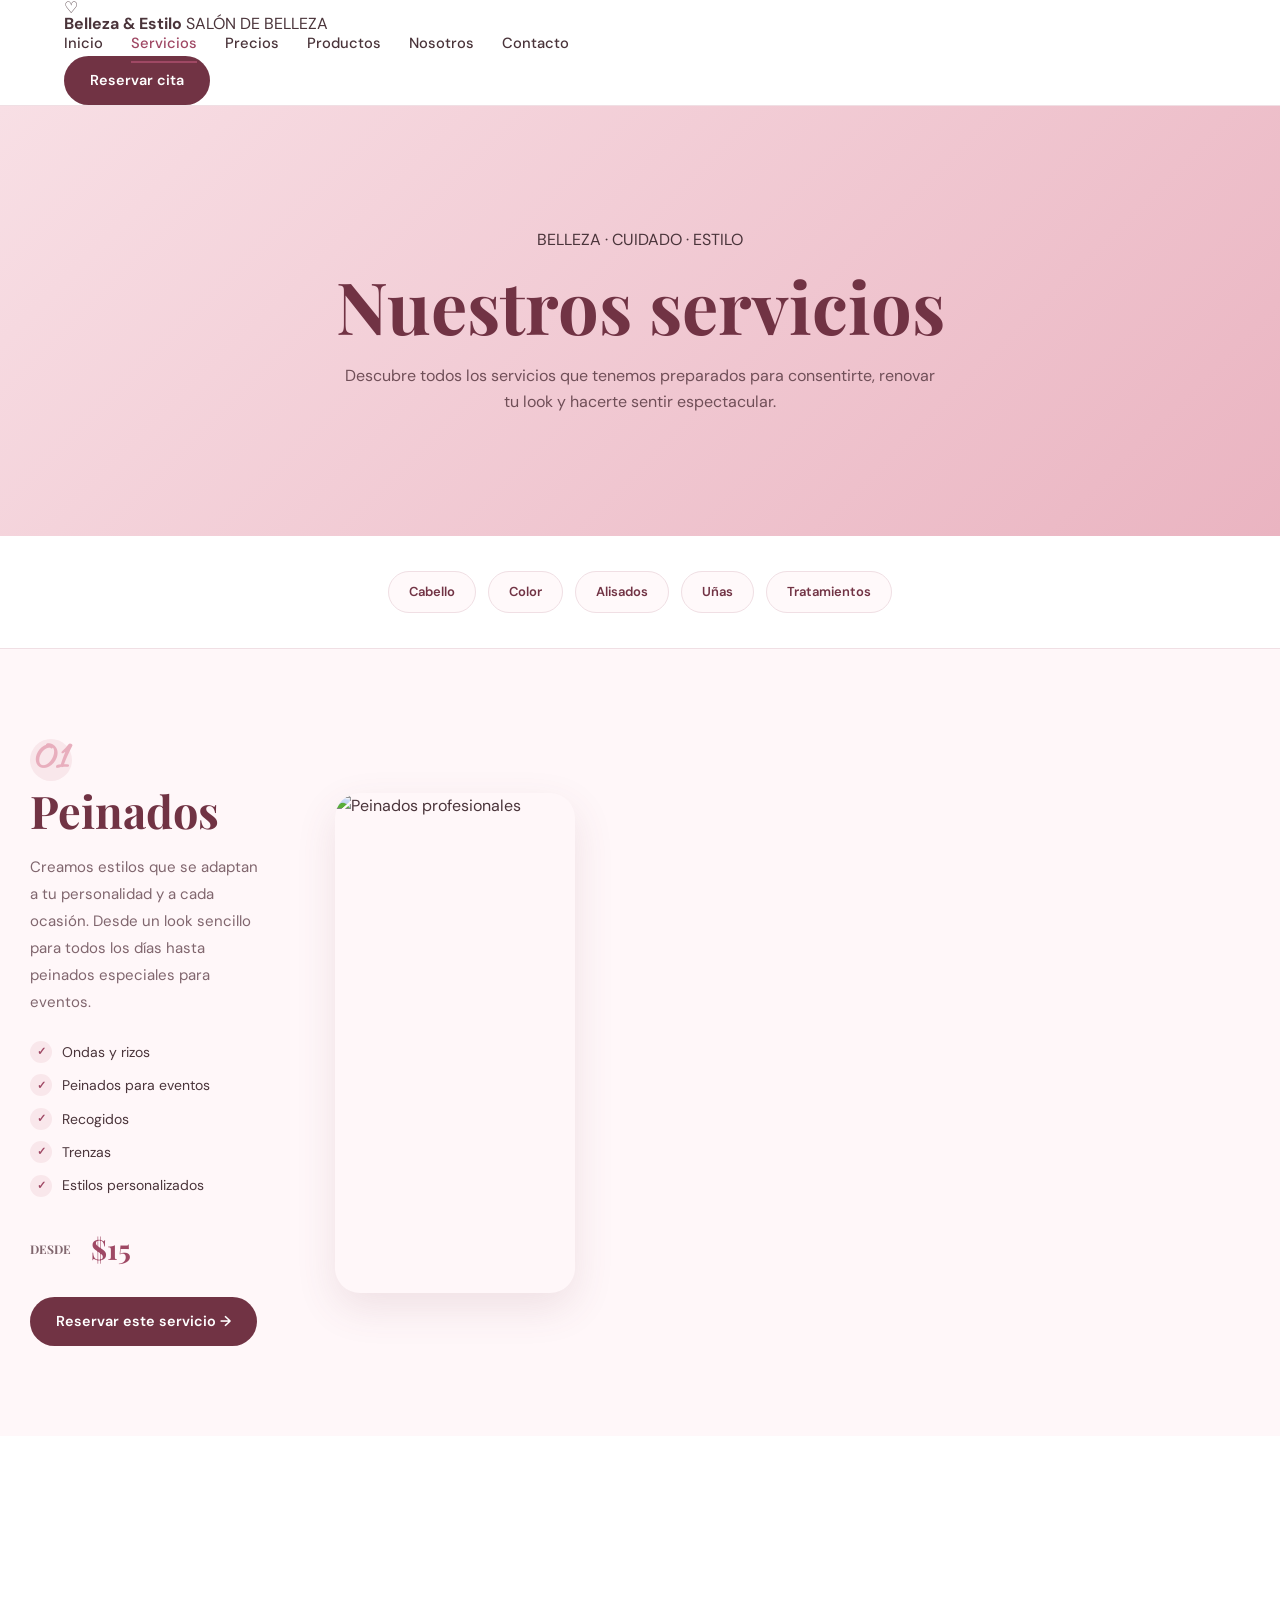
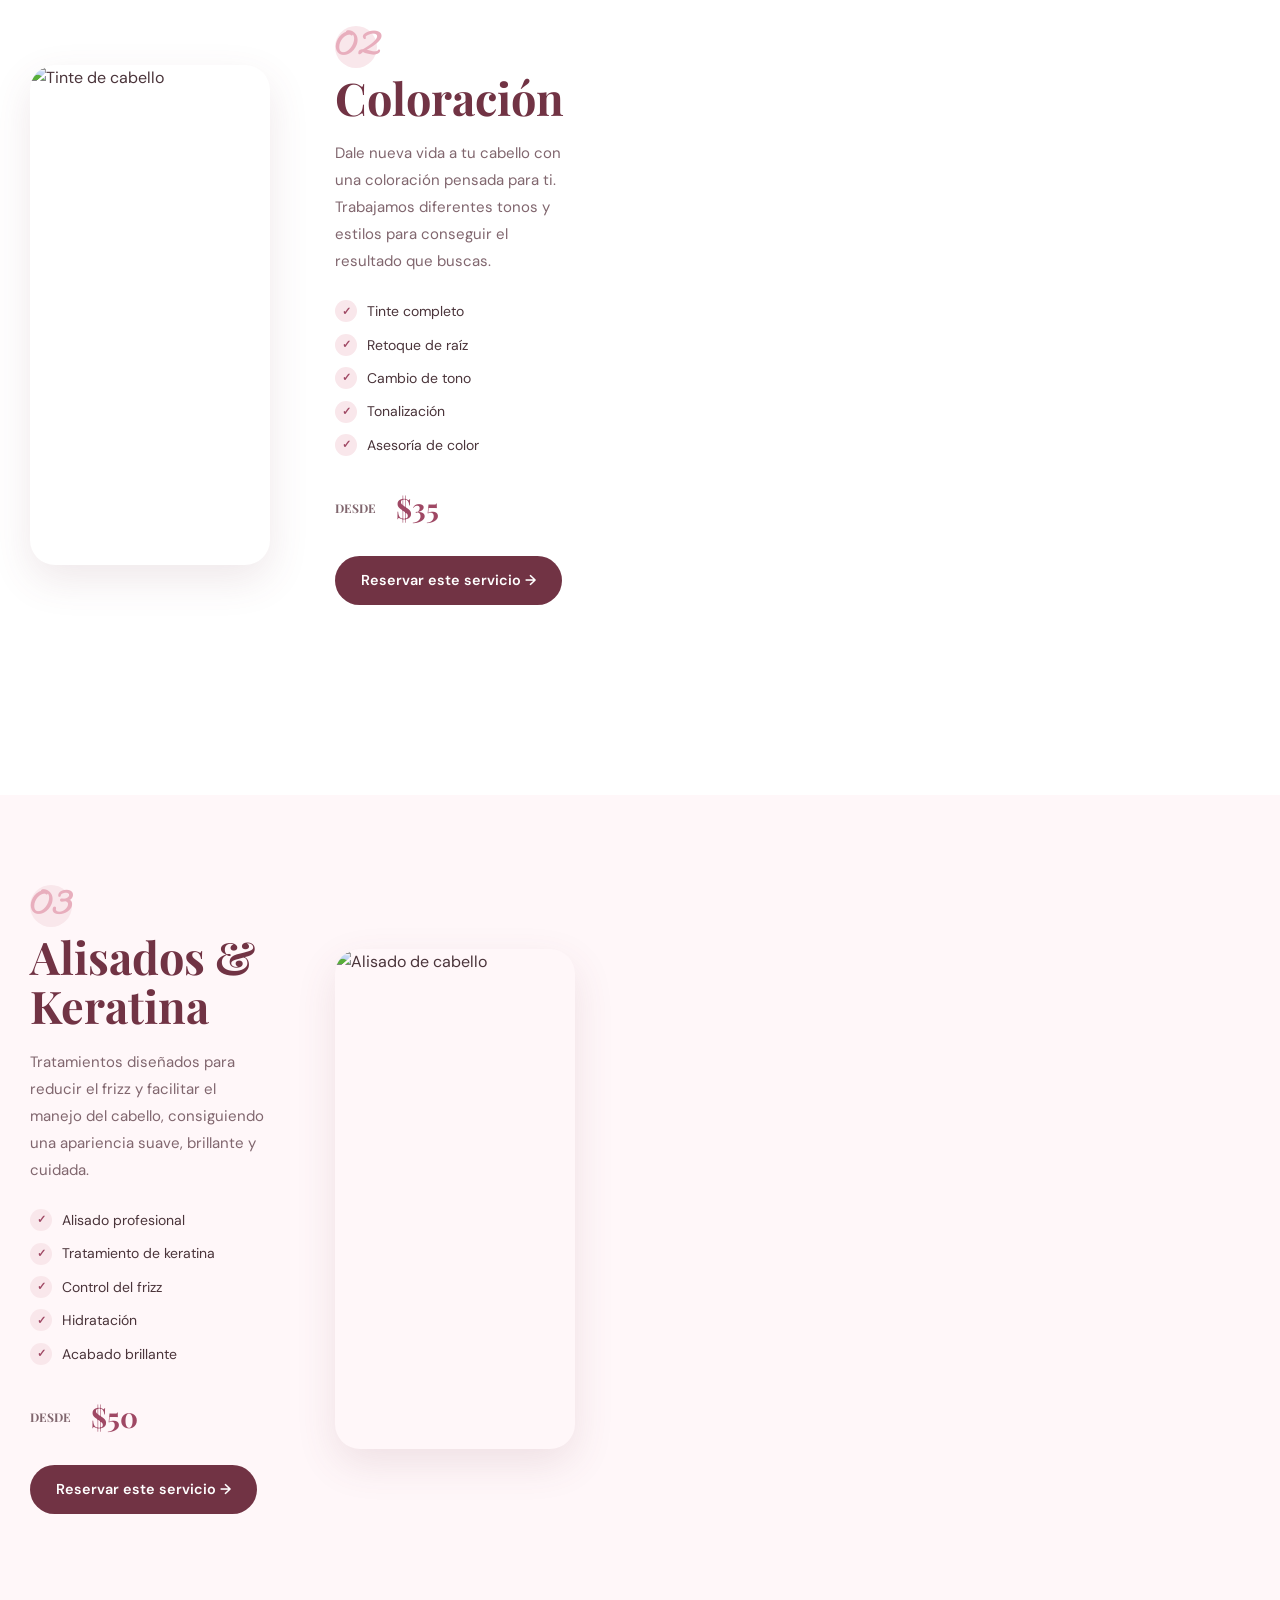
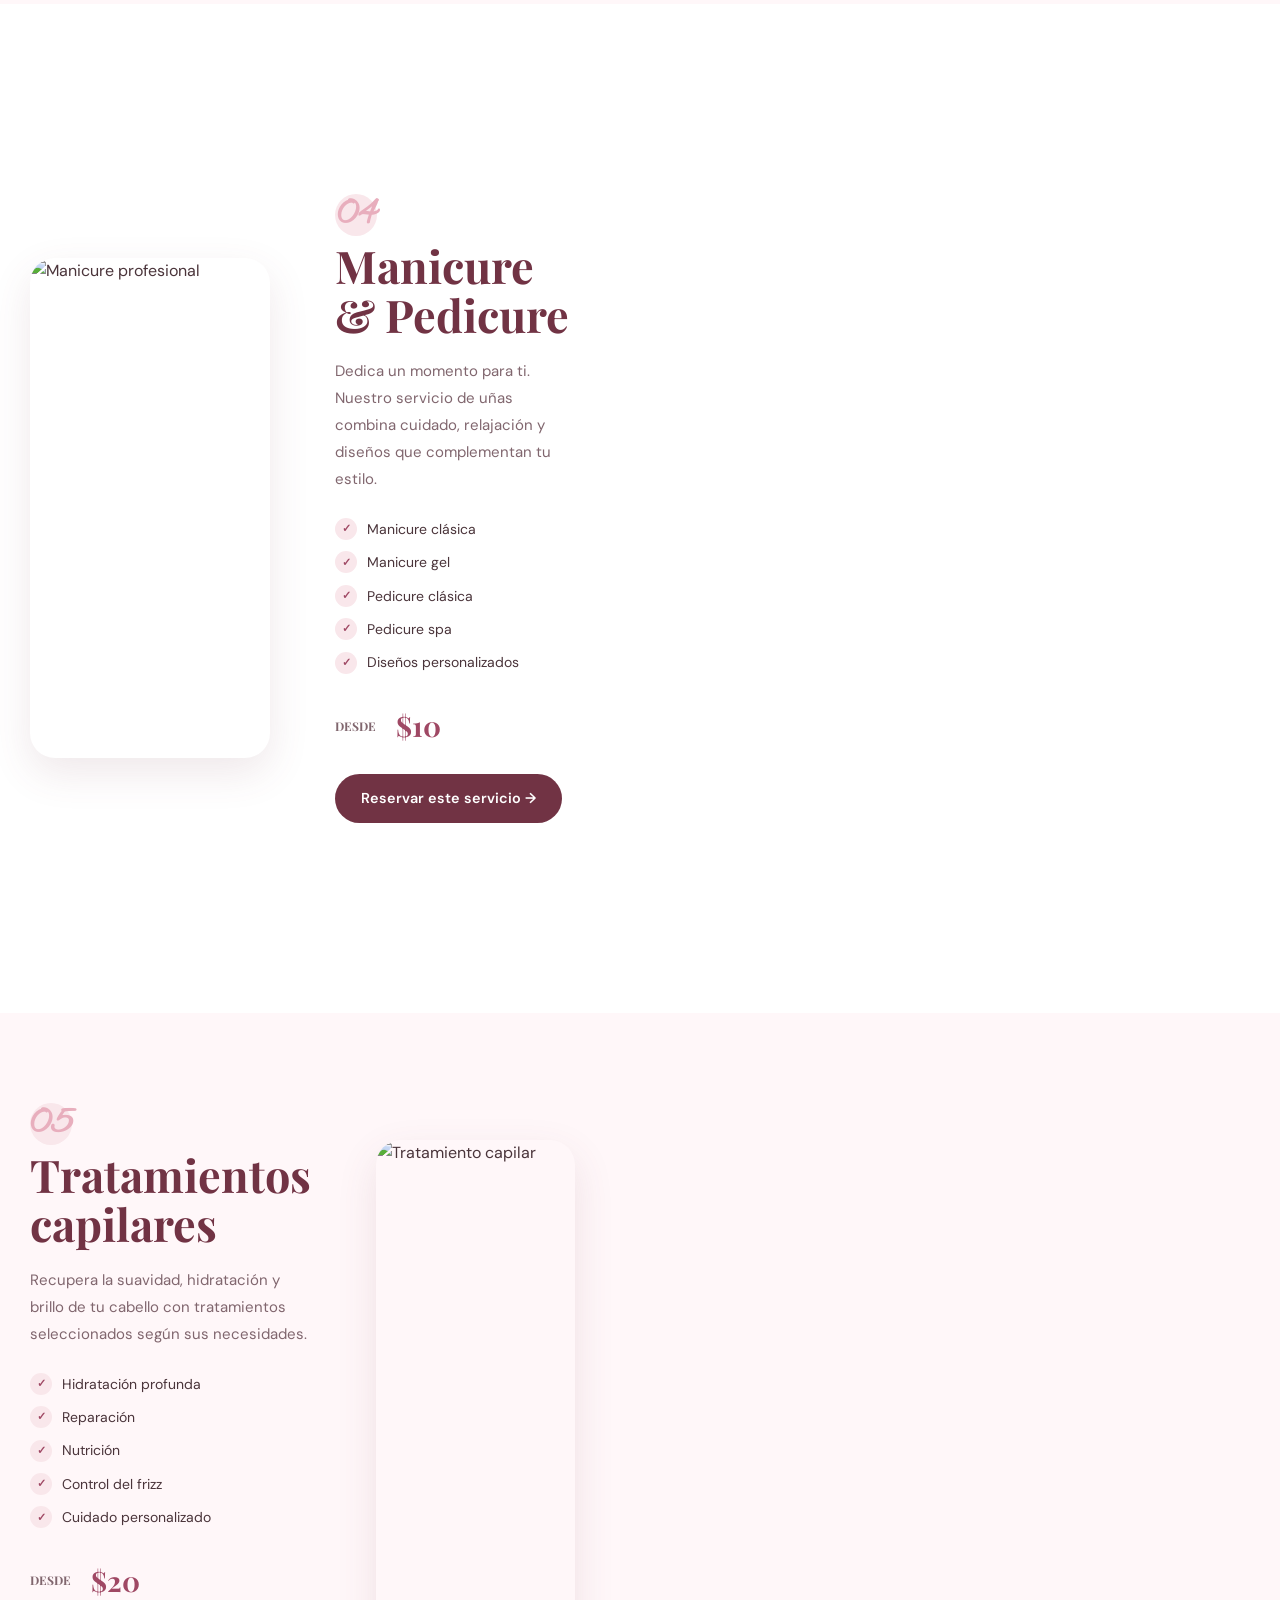
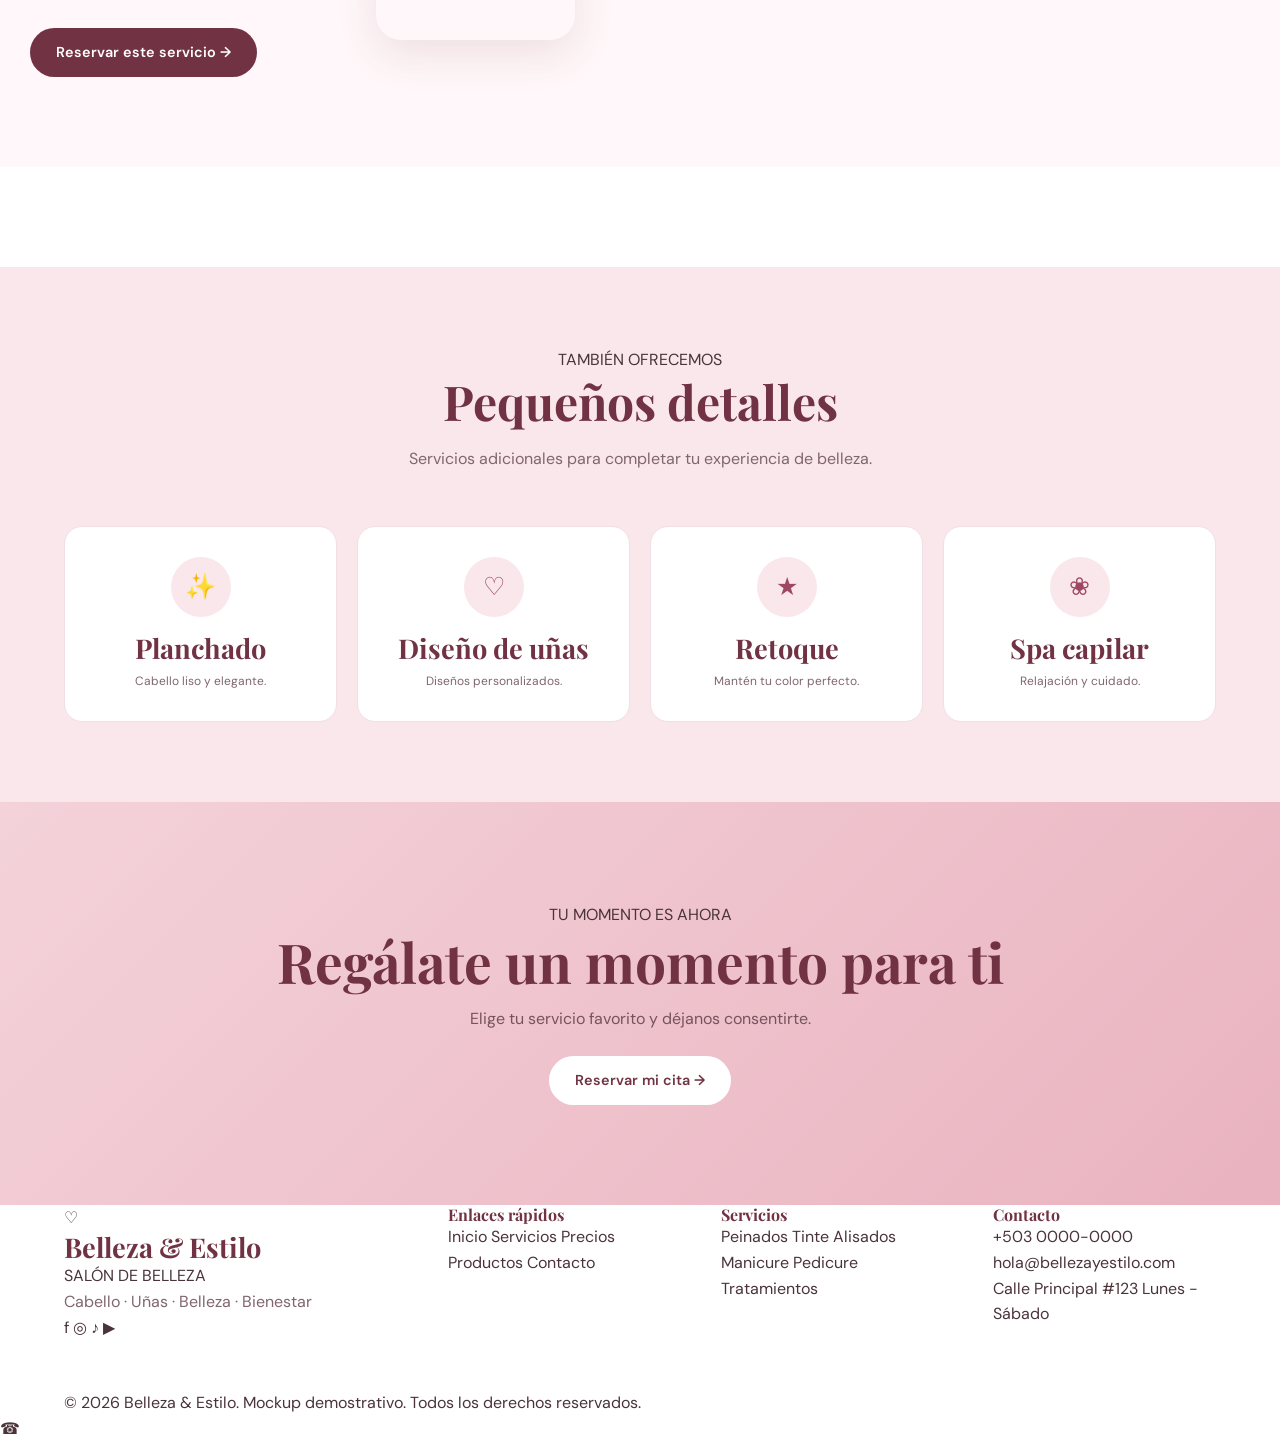
==== Servicios.html @ 96537668 "Pagina de servicios añadida" ====
<!DOCTYPE html>
<html lang="es">

<head>

    <meta charset="UTF-8">

    <meta
        name="viewport"
        content="width=device-width, initial-scale=1.0"
    >

    <meta
        name="description"
        content="Servicios de belleza, cabello y uñas."
    >

    <title>Servicios | Belleza & Estilo</title>


    <!-- GOOGLE FONTS -->

    <link rel="preconnect" href="https://fonts.googleapis.com">

    <link
        rel="preconnect"
        href="https://fonts.gstatic.com"
        crossorigin
    >

    <link
        href="https://fonts.googleapis.com/css2?family=DM+Sans:wght@400;500;600;700&family=Playfair+Display:wght@500;600;700&family=Allura&display=swap"
        rel="stylesheet"
    >


    <!-- CSS -->

    <link
        rel="stylesheet"
        href="servicio.css"
    >

    <style>

        /* =================================================
           ESTILOS ESPECÍFICOS DE SERVICIOS
        ================================================= */

        .page-hero {

            min-height: 430px;

            display: flex;

            align-items: center;

            justify-content: center;

            text-align: center;

            background:
                linear-gradient(
                    135deg,
                    #f8dfe5,
                    #eab4c1
                );

            padding: 80px 20px;

        }


        .page-hero-content {

            max-width: 750px;

        }


        .page-hero .eyebrow {

            display: block;

            margin-bottom: 15px;

        }


        .page-hero h1 {

            font-family:
                "Playfair Display",
                serif;

            font-size:
                clamp(45px, 7vw, 72px);

            line-height: 1.05;

            color: var(--vino);

            margin-bottom: 20px;

        }


        .page-hero p {

            max-width: 600px;

            margin: 0 auto;

            color: #704f58;

            font-size: 16px;

        }


        /* CATEGORÍAS */

        .service-categories {

            background: white;

            padding: 35px 0;

            border-bottom:
                1px solid var(--borde);

        }


        .category-list {

            display: flex;

            justify-content: center;

            align-items: center;

            flex-wrap: wrap;

            gap: 12px;

        }


        .category-list a {

            padding:
                10px 20px;

            border-radius: 50px;

            border:
                1px solid var(--borde);

            color: var(--vino);

            background:
                var(--crema);

            font-size: 13px;

            font-weight: 600;

            transition: .25s;

        }


        .category-list a:hover {

            background:
                var(--rosa-oscuro);

            color: white;

        }


        /* SERVICIO DETALLADO */

        .service-detail {

            padding: 90px 0;

            background: white;

        }


        .service-detail:nth-child(even) {

            background:
                #fff7f9;

        }


        .service-detail-grid {

            display: grid;

            grid-template-columns:
                1fr 1fr;

            gap: 65px;

            align-items: center;

        }


        .service-detail:nth-child(even)
        .service-detail-image {

            order: 2;

        }


        .service-detail-image {

            height: 500px;

            overflow: hidden;

            border-radius: 25px;

            box-shadow:
                0 15px 40px
                rgba(126, 68, 84, .12);

        }


        .service-detail-image img {

            width: 100%;

            height: 100%;

            object-fit: cover;

            transition: .5s;

        }


        .service-detail-image:hover img {

            transform: scale(1.04);

        }


        .service-number {

            font-family:
                "Allura",
                cursive;

            font-size: 40px;

            color: var(--rosa);

            margin-bottom: 5px;

        }


        .service-detail-content h2 {

            font-family:
                "Playfair Display",
                serif;

            color: var(--vino);

            font-size: 45px;

            line-height: 1.1;

            margin-bottom: 18px;

        }


        .service-detail-content > p {

            color: var(--texto-suave);

            font-size: 15px;

            line-height: 1.8;

            margin-bottom: 25px;

        }


        .service-features {

            list-style: none;

            margin-bottom: 30px;

        }


        .service-features li {

            display: flex;

            align-items: center;

            gap: 10px;

            color: var(--texto);

            font-size: 14px;

            margin-bottom: 11px;

        }


        .service-features li::before {

            content: "✓";

            width: 22px;

            height: 22px;

            display: grid;

            place-items: center;

            border-radius: 50%;

            background:
                var(--rosa-claro);

            color:
                var(--rosa-oscuro);

            font-size: 11px;

            font-weight: bold;

        }


        .service-price {

            display: flex;

            align-items: center;

            gap: 20px;

            margin-bottom: 25px;

        }


        .service-price span {

            color:
                var(--texto-suave);

            font-size: 12px;

        }


        .service-price strong {

            font-family:
                "Playfair Display",
                serif;

            color:
                var(--rosa-oscuro);

            font-size: 28px;

        }


        /* MINI SERVICIOS */

        .mini-services {

            background:
                var(--rosa-claro);

            padding: 80px 0;

        }


        .mini-services-grid {

            display: grid;

            grid-template-columns:
                repeat(4, 1fr);

            gap: 20px;

        }


        .mini-service {

            background: white;

            padding: 30px 20px;

            text-align: center;

            border-radius: 18px;

            border:
                1px solid var(--borde);

        }


        .mini-service-icon {

            width: 60px;

            height: 60px;

            display: grid;

            place-items: center;

            margin:
                0 auto 15px;

            border-radius: 50%;

            background:
                var(--rosa-claro);

            color:
                var(--rosa-oscuro);

            font-size: 25px;

        }


        .mini-service h3 {

            font-family:
                "Playfair Display",
                serif;

            color: var(--vino);

            margin-bottom: 7px;

        }


        .mini-service p {

            font-size: 12px;

            color:
                var(--texto-suave);

        }


        /* CTA */

        .services-cta {

            padding: 100px 20px;

            text-align: center;

            background:
                linear-gradient(
                    135deg,
                    #f4d2da,
                    #e9b3bf
                );

        }


        .services-cta h2 {

            font-family:
                "Playfair Display",
                serif;

            color:
                var(--vino);

            font-size:
                clamp(38px, 5vw, 55px);

            margin-bottom: 12px;

        }


        .services-cta p {

            color:
                #76535d;

            margin-bottom: 25px;

        }


        /* RESPONSIVE */

        @media (max-width: 850px) {

            .service-detail-grid {

                grid-template-columns: 1fr;

                gap: 35px;

            }


            .service-detail:nth-child(even)
            .service-detail-image {

                order: 0;

            }


            .service-detail-image {

                height: 400px;

            }


            .mini-services-grid {

                grid-template-columns:
                    repeat(2, 1fr);

            }

        }


        @media (max-width: 550px) {

            .page-hero {

                min-height: 360px;

            }


            .service-detail {

                padding: 65px 0;

            }


            .service-detail-content h2 {

                font-size: 37px;

            }


            .service-detail-image {

                height: 330px;

            }


            .mini-services-grid {

                grid-template-columns: 1fr;

            }

        }

    </style>

</head>


<body>


    <!-- =================================================
         HEADER
    ================================================== -->

    <header class="header">

        <div class="container navbar">


            <!-- LOGO -->

            <a
                href="index.html"
                class="logo"
            >

                <div class="logo-symbol">
                    ♡
                </div>

                <div class="logo-text">

                    <strong>
                        Belleza & Estilo
                    </strong>

                    <span>
                        SALÓN DE BELLEZA
                    </span>

                </div>

            </a>


            <!-- NAV -->

            <nav class="nav">

                <a href="index.html">
                    Inicio
                </a>

                <a
                    href="servicios.html"
                    class="active"
                >
                    Servicios
                </a>

                <a href="index.html#precios">
                    Precios
                </a>

                <a href="index.html#productos">
                    Productos
                </a>

                <a href="index.html#nosotros">
                    Nosotros
                </a>

                <a href="index.html#contacto">
                    Contacto
                </a>

            </nav>


            <a
                href="index.html#contacto"
                class="btn btn-primary"
            >
                Reservar cita
            </a>


            <button
                class="menu-toggle"
                aria-label="Abrir menú"
            >
                ☰
            </button>

        </div>

    </header>



    <!-- =================================================
         HERO DE LA PÁGINA
    ================================================== -->

    <section class="page-hero">

        <div class="page-hero-content">

            <span class="eyebrow">
                BELLEZA · CUIDADO · ESTILO
            </span>

            <h1>
                Nuestros servicios
            </h1>

            <p>
                Descubre todos los servicios que tenemos
                preparados para consentirte, renovar tu look
                y hacerte sentir espectacular.
            </p>

        </div>

    </section>



    <!-- =================================================
         CATEGORÍAS
    ================================================== -->

    <div class="service-categories">

        <div class="container">

            <div class="category-list">

                <a href="#cabello">
                    Cabello
                </a>

                <a href="#color">
                    Color
                </a>

                <a href="#alisados">
                    Alisados
                </a>

                <a href="#unas">
                    Uñas
                </a>

                <a href="#tratamientos">
                    Tratamientos
                </a>

            </div>

        </div>

    </div>



    <!-- =================================================
         CABELLO
    ================================================== -->

    <section
        class="service-detail"
        id="cabello"
    >

        <div class="container">

            <div class="service-detail-grid">


                <div class="service-detail-image">

                    <img
                        src="images/peinados.jpg"
                        alt="Peinados profesionales"
                    >

                </div>


                <div class="service-detail-content">

                    <div class="service-number">
                        01
                    </div>

                    <h2>
                        Peinados
                    </h2>

                    <p>
                        Creamos estilos que se adaptan
                        a tu personalidad y a cada ocasión.
                        Desde un look sencillo para todos
                        los días hasta peinados especiales
                        para eventos.
                    </p>


                    <ul class="service-features">

                        <li>
                            Ondas y rizos
                        </li>

                        <li>
                            Peinados para eventos
                        </li>

                        <li>
                            Recogidos
                        </li>

                        <li>
                            Trenzas
                        </li>

                        <li>
                            Estilos personalizados
                        </li>

                    </ul>


                    <div class="service-price">

                        <span>
                            DESDE
                        </span>

                        <strong>
                            $15
                        </strong>

                    </div>


                    <a
                        href="index.html#contacto"
                        class="btn btn-primary"
                    >
                        Reservar este servicio →
                    </a>

                </div>

            </div>

        </div>

    </section>



    <!-- =================================================
         COLOR
    ================================================== -->

    <section
        class="service-detail"
        id="color"
    >

        <div class="container">

            <div class="service-detail-grid">


                <div class="service-detail-image">

                    <img
                        src="images/tinte.jpg"
                        alt="Tinte de cabello"
                    >

                </div>


                <div class="service-detail-content">

                    <div class="service-number">
                        02
                    </div>

                    <h2>
                        Coloración
                    </h2>

                    <p>
                        Dale nueva vida a tu cabello con
                        una coloración pensada para ti.
                        Trabajamos diferentes tonos y estilos
                        para conseguir el resultado que buscas.
                    </p>


                    <ul class="service-features">

                        <li>
                            Tinte completo
                        </li>

                        <li>
                            Retoque de raíz
                        </li>

                        <li>
                            Cambio de tono
                        </li>

                        <li>
                            Tonalización
                        </li>

                        <li>
                            Asesoría de color
                        </li>

                    </ul>


                    <div class="service-price">

                        <span>
                            DESDE
                        </span>

                        <strong>
                            $35
                        </strong>

                    </div>


                    <a
                        href="index.html#contacto"
                        class="btn btn-primary"
                    >
                        Reservar este servicio →
                    </a>

                </div>

            </div>

        </div>

    </section>



    <!-- =================================================
         ALISADOS
    ================================================== -->

    <section
        class="service-detail"
        id="alisados"
    >

        <div class="container">

            <div class="service-detail-grid">


                <div class="service-detail-image">

                    <img
                        src="images/alisado.jpg"
                        alt="Alisado de cabello"
                    >

                </div>


                <div class="service-detail-content">

                    <div class="service-number">
                        03
                    </div>

                    <h2>
                        Alisados & Keratina
                    </h2>

                    <p>
                        Tratamientos diseñados para reducir
                        el frizz y facilitar el manejo del
                        cabello, consiguiendo una apariencia
                        suave, brillante y cuidada.
                    </p>


                    <ul class="service-features">

                        <li>
                            Alisado profesional
                        </li>

                        <li>
                            Tratamiento de keratina
                        </li>

                        <li>
                            Control del frizz
                        </li>

                        <li>
                            Hidratación
                        </li>

                        <li>
                            Acabado brillante
                        </li>

                    </ul>


                    <div class="service-price">

                        <span>
                            DESDE
                        </span>

                        <strong>
                            $50
                        </strong>

                    </div>


                    <a
                        href="index.html#contacto"
                        class="btn btn-primary"
                    >
                        Reservar este servicio →
                    </a>

                </div>

            </div>

        </div>

    </section>



    <!-- =================================================
         UÑAS
    ================================================== -->

    <section
        class="service-detail"
        id="unas"
    >

        <div class="container">

            <div class="service-detail-grid">


                <div class="service-detail-image">

                    <img
                        src="images/manicure.jpg"
                        alt="Manicure profesional"
                    >

                </div>


                <div class="service-detail-content">

                    <div class="service-number">
                        04
                    </div>

                    <h2>
                        Manicure & Pedicure
                    </h2>

                    <p>
                        Dedica un momento para ti. Nuestro
                        servicio de uñas combina cuidado,
                        relajación y diseños que complementan
                        tu estilo.
                    </p>


                    <ul class="service-features">

                        <li>
                            Manicure clásica
                        </li>

                        <li>
                            Manicure gel
                        </li>

                        <li>
                            Pedicure clásica
                        </li>

                        <li>
                            Pedicure spa
                        </li>

                        <li>
                            Diseños personalizados
                        </li>

                    </ul>


                    <div class="service-price">

                        <span>
                            DESDE
                        </span>

                        <strong>
                            $10
                        </strong>

                    </div>


                    <a
                        href="index.html#contacto"
                        class="btn btn-primary"
                    >
                        Reservar este servicio →
                    </a>

                </div>

            </div>

        </div>

    </section>



    <!-- =================================================
         TRATAMIENTOS
    ================================================== -->

    <section
        class="service-detail"
        id="tratamientos"
    >

        <div class="container">

            <div class="service-detail-grid">


                <div class="service-detail-image">

                    <img
                        src="images/tratamiento.jpg"
                        alt="Tratamiento capilar"
                    >

                </div>


                <div class="service-detail-content">

                    <div class="service-number">
                        05
                    </div>

                    <h2>
                        Tratamientos capilares
                    </h2>

                    <p>
                        Recupera la suavidad, hidratación y
                        brillo de tu cabello con tratamientos
                        seleccionados según sus necesidades.
                    </p>


                    <ul class="service-features">

                        <li>
                            Hidratación profunda
                        </li>

                        <li>
                            Reparación
                        </li>

                        <li>
                            Nutrición
                        </li>

                        <li>
                            Control del frizz
                        </li>

                        <li>
                            Cuidado personalizado
                        </li>

                    </ul>


                    <div class="service-price">

                        <span>
                            DESDE
                        </span>

                        <strong>
                            $20
                        </strong>

                    </div>


                    <a
                        href="index.html#contacto"
                        class="btn btn-primary"
                    >
                        Reservar este servicio →
                    </a>

                </div>

            </div>

        </div>

    </section>



    <!-- =================================================
         SERVICIOS RÁPIDOS
    ================================================== -->

    <section class="mini-services">

        <div class="container">


            <div class="section-header">

                <span>
                    TAMBIÉN OFRECEMOS
                </span>

                <h2>
                    Pequeños detalles
                </h2>

                <p>
                    Servicios adicionales para completar
                    tu experiencia de belleza.
                </p>

            </div>


            <div class="mini-services-grid">


                <div class="mini-service">

                    <div class="mini-service-icon">
                        ✨
                    </div>

                    <h3>
                        Planchado
                    </h3>

                    <p>
                        Cabello liso y elegante.
                    </p>

                </div>


                <div class="mini-service">

                    <div class="mini-service-icon">
                        ♡
                    </div>

                    <h3>
                        Diseño de uñas
                    </h3>

                    <p>
                        Diseños personalizados.
                    </p>

                </div>


                <div class="mini-service">

                    <div class="mini-service-icon">
                        ★
                    </div>

                    <h3>
                        Retoque
                    </h3>

                    <p>
                        Mantén tu color perfecto.
                    </p>

                </div>


                <div class="mini-service">

                    <div class="mini-service-icon">
                        ❀
                    </div>

                    <h3>
                        Spa capilar
                    </h3>

                    <p>
                        Relajación y cuidado.
                    </p>

                </div>

            </div>

        </div>

    </section>



    <!-- =================================================
         CTA
    ================================================== -->

    <section class="services-cta">

        <div class="container">

            <span class="eyebrow">
                TU MOMENTO ES AHORA
            </span>

            <h2>
                Regálate un momento para ti
            </h2>

            <p>
                Elige tu servicio favorito y déjanos
                consentirte.
            </p>

            <a
                href="index.html#contacto"
                class="btn btn-primary"
            >
                Reservar mi cita →
            </a>

        </div>

    </section>



    <!-- =================================================
         FOOTER
    ================================================== -->

    <footer>

        <div class="container">

            <div class="footer-grid">


                <div class="footer-brand">

                    <div class="footer-logo">
                        ♡
                    </div>

                    <h3>
                        Belleza & Estilo
                    </h3>

                    <span>
                        SALÓN DE BELLEZA
                    </span>

                    <p>
                        Cabello · Uñas · Belleza · Bienestar
                    </p>


                    <div class="social">

                        <a href="#">
                            f
                        </a>

                        <a href="#">
                            ◎
                        </a>

                        <a href="#">
                            ♪
                        </a>

                        <a href="#">
                            ▶
                        </a>

                    </div>

                </div>



                <div class="footer-column">

                    <h4>
                        Enlaces rápidos
                    </h4>

                    <a href="index.html">
                        Inicio
                    </a>

                    <a href="servicios.html">
                        Servicios
                    </a>

                    <a href="index.html#precios">
                        Precios
                    </a>

                    <a href="index.html#productos">
                        Productos
                    </a>

                    <a href="index.html#contacto">
                        Contacto
                    </a>

                </div>



                <div class="footer-column">

                    <h4>
                        Servicios
                    </h4>

                    <a href="#cabello">
                        Peinados
                    </a>

                    <a href="#color">
                        Tinte
                    </a>

                    <a href="#alisados">
                        Alisados
                    </a>

                    <a href="#unas">
                        Manicure
                    </a>

                    <a href="#unas">
                        Pedicure
                    </a>

                    <a href="#tratamientos">
                        Tratamientos
                    </a>

                </div>



                <div class="footer-column">

                    <h4>
                        Contacto
                    </h4>

                    <a href="#">
                        +503 0000-0000
                    </a>

                    <a href="#">
                        hola@bellezayestilo.com
                    </a>

                    <a href="#">
                        Calle Principal #123
                    </a>

                    <a href="#">
                        Lunes - Sábado
                    </a>

                </div>

            </div>


            <div class="copyright">

                © 2026 Belleza & Estilo.
                Mockup demostrativo.
                Todos los derechos reservados.

            </div>

        </div>

    </footer>



    <!-- WHATSAPP -->

    <a
        href="#"
        class="whatsapp"
        aria-label="WhatsApp"
    >
        ☎
    </a>



    <!-- JAVASCRIPT -->

    <script>

        const menuToggle =
            document.querySelector(".menu-toggle");

        const nav =
            document.querySelector(".nav");


        menuToggle.addEventListener(
            "click",
            () => {

                nav.classList.toggle("active");

            }
        );


        document
            .querySelectorAll(".nav a")
            .forEach(link => {

                link.addEventListener(
                    "click",
                    () => {

                        nav.classList.remove("active");

                    }
                );

            });

    </script>


</body>

</html>
---- servicio.css ----
/* =========================================================
   SERVICIOS - SALÓN DE BELLEZA
   Estilos completos para servicios.html
   ========================================================= */


/* =========================================================
   1. VARIABLES Y CONFIGURACIÓN GENERAL
   ========================================================= */

:root {
    --rosa-claro: #f9e7eb;
    --rosa: #e8aebd;
    --rosa-medio: #c96f89;
    --rosa-oscuro: #9f4864;
    --vino: #713344;

    --texto: #4a343a;
    --texto-suave: #80666e;

    --blanco: #ffffff;
    --crema: #fff9fa;
    --borde: #f0dfe4;

    --sombra: 0 10px 30px rgba(113, 51, 68, 0.10);
    --sombra-hover: 0 15px 35px rgba(113, 51, 68, 0.16);

    --radio: 18px;
    --transicion: all 0.3s ease;
}


/* =========================================================
   2. RESET
   ========================================================= */

* {
    margin: 0;
    padding: 0;
    box-sizing: border-box;
}

html {
    scroll-behavior: smooth;
}

body {
    font-family: "DM Sans", sans-serif;
    color: var(--texto);
    background-color: var(--blanco);
    line-height: 1.6;
}

img {
    display: block;
    width: 100%;
    max-width: 100%;
}

a {
    text-decoration: none;
    color: inherit;
}

button,
input,
textarea,
select {
    font-family: inherit;
}

ul {
    list-style: none;
}


/* =========================================================
   3. CONTENEDOR
   ========================================================= */

.container {
    width: min(1180px, 90%);
    margin: 0 auto;
}


/* =========================================================
   4. TIPOGRAFÍA
   ========================================================= */

h1,
h2,
h3,
h4 {
    font-family: "Playfair Display", serif;
    color: var(--vino);
    line-height: 1.2;
}

h1 {
    font-size: clamp(2.5rem, 5vw, 4.5rem);
}

h2 {
    font-size: clamp(2rem, 4vw, 3rem);
}

h3 {
    font-size: 1.7rem;
}

p {
    color: var(--texto-suave);
}

.text-center {
    text-align: center;
}


/* =========================================================
   5. HEADER
   ========================================================= */

.header {
    position: sticky;
    top: 0;
    z-index: 1000;
    background-color: rgba(255, 255, 255, 0.96);
    border-bottom: 1px solid var(--borde);
    backdrop-filter: blur(10px);
}

.header-container {
    min-height: 78px;
    display: flex;
    align-items: center;
    justify-content: space-between;
    gap: 30px;
}


/* Logo */

.logo {
    display: flex;
    flex-direction: column;
    line-height: 1;
}

.logo-principal {
    font-family: "Playfair Display", serif;
    font-size: 1.55rem;
    font-weight: 700;
    color: var(--vino);
}

.logo-subtitulo {
    margin-top: 4px;
    font-family: "Allura", cursive;
    font-size: 1.15rem;
    color: var(--rosa-oscuro);
}


/* Navegación */

.nav {
    display: flex;
    align-items: center;
    gap: 28px;
}

.nav a {
    position: relative;
    font-size: 0.92rem;
    font-weight: 500;
    color: var(--texto);
    transition: var(--transicion);
}

.nav a::after {
    content: "";
    position: absolute;
    left: 0;
    bottom: -7px;
    width: 0;
    height: 2px;
    background-color: var(--rosa-oscuro);
    transition: var(--transicion);
}

.nav a:hover,
.nav a.active {
    color: var(--rosa-oscuro);
}

.nav a:hover::after,
.nav a.active::after {
    width: 100%;
}


/* Botón menú móvil */

.menu-toggle {
    display: none;
    border: none;
    background: none;
    cursor: pointer;
    font-size: 1.7rem;
    color: var(--vino);
}


/* =========================================================
   6. HERO DE SERVICIOS
   ========================================================= */

.services-hero {
    position: relative;
    min-height: 470px;

    display: flex;
    align-items: center;

    background:
        linear-gradient(
            90deg,
            rgba(113, 51, 68, 0.88),
            rgba(113, 51, 68, 0.45),
            rgba(113, 51, 68, 0.10)
        ),
        url("../images/hero-servicios.jpg") center / cover no-repeat;
}

.services-hero-content {
    max-width: 650px;
    padding: 80px 0;
}

.services-hero h1 {
    color: var(--blanco);
    margin-bottom: 20px;
}

.services-hero p {
    max-width: 570px;
    color: rgba(255, 255, 255, 0.9);
    font-size: 1.05rem;
}


/* =========================================================
   7. TÍTULOS DE SECCIÓN
   ========================================================= */

.section-header {
    max-width: 700px;
    margin: 0 auto 55px;
    text-align: center;
}

.section-header .eyebrow {
    display: inline-block;
    margin-bottom: 10px;

    font-size: 0.78rem;
    font-weight: 700;
    letter-spacing: 2px;
    text-transform: uppercase;

    color: var(--rosa-oscuro);
}

.section-header h2 {
    margin-bottom: 15px;
}

.section-header p {
    font-size: 1rem;
}


/* =========================================================
   8. NAVEGACIÓN DE CATEGORÍAS
   ========================================================= */

.service-categories {
    padding: 35px 0;
    background-color: var(--crema);
    border-bottom: 1px solid var(--borde);
}

.category-list {
    display: flex;
    justify-content: center;
    align-items: center;
    flex-wrap: wrap;
    gap: 12px;
}

.category-list a {
    padding: 11px 20px;

    border: 1px solid var(--borde);
    border-radius: 50px;

    background-color: var(--blanco);
    color: var(--texto);

    font-size: 0.9rem;
    font-weight: 500;

    transition: var(--transicion);
}

.category-list a:hover,
.category-list a.active {
    background-color: var(--vino);
    border-color: var(--vino);
    color: var(--blanco);
}


/* =========================================================
   9. SECCIÓN GENERAL DE SERVICIOS
   ========================================================= */

.services-section {
    padding: 90px 0;
}

.services-section:nth-of-type(even) {
    background-color: var(--crema);
}


/* =========================================================
   10. SERVICIO DESTACADO / BLOQUES
   ========================================================= */

.service-detail {
    display: grid;
    grid-template-columns: 1fr 1fr;
    align-items: center;
    gap: 70px;

    margin-bottom: 100px;
}

.service-detail:last-child {
    margin-bottom: 0;
}


/* Alternar imagen */

.service-detail.reverse .service-image {
    order: 2;
}

.service-detail.reverse .service-content {
    order: 1;
}


/* Imagen */

.service-image {
    position: relative;
    overflow: hidden;

    min-height: 430px;

    border-radius: var(--radio);
    box-shadow: var(--sombra);
}

.service-image img {
    width: 100%;
    height: 100%;
    min-height: 430px;
    object-fit: cover;

    transition: transform 0.6s ease;
}

.service-image:hover img {
    transform: scale(1.04);
}


/* Contenido */

.service-content {
    max-width: 530px;
}

.service-number {
    display: inline-flex;
    align-items: center;
    justify-content: center;

    width: 42px;
    height: 42px;
    margin-bottom: 18px;

    border-radius: 50%;

    background-color: var(--rosa-claro);
    color: var(--rosa-oscuro);

    font-family: "Playfair Display", serif;
    font-weight: 700;
}

.service-content h2 {
    margin-bottom: 18px;
}

.service-content > p {
    margin-bottom: 25px;
}


/* =========================================================
   11. LISTA DE SERVICIOS
   ========================================================= */

.service-list {
    display: flex;
    flex-direction: column;
    gap: 13px;
}

.service-list li {
    position: relative;

    display: flex;
    justify-content: space-between;
    gap: 20px;

    padding: 14px 0;

    border-bottom: 1px solid var(--borde);
}

.service-list li:last-child {
    border-bottom: none;
}

.service-name {
    font-weight: 600;
    color: var(--texto);
}

.service-description {
    margin-top: 3px;
    font-size: 0.86rem;
    color: var(--texto-suave);
}

.service-price {
    flex-shrink: 0;

    font-family: "Playfair Display", serif;
    font-weight: 700;
    color: var(--rosa-oscuro);
}


/* =========================================================
   12. BOTONES
   ========================================================= */

.btn {
    display: inline-flex;
    align-items: center;
    justify-content: center;

    min-height: 48px;
    padding: 12px 25px;

    border: 1px solid transparent;
    border-radius: 50px;

    font-size: 0.9rem;
    font-weight: 600;

    cursor: pointer;
    transition: var(--transicion);
}

.btn-primary {
    background-color: var(--vino);
    color: var(--blanco);
}

.btn-primary:hover {
    background-color: var(--rosa-oscuro);
    transform: translateY(-2px);
    box-shadow: var(--sombra);
}

.btn-outline {
    border-color: var(--vino);
    color: var(--vino);
    background-color: transparent;
}

.btn-outline:hover {
    background-color: var(--vino);
    color: var(--blanco);
}


/* =========================================================
   13. MINI SERVICIOS
   ========================================================= */

.other-services {
    padding: 90px 0;
    background-color: var(--rosa-claro);
}

.other-services-grid {
    display: grid;
    grid-template-columns: repeat(4, 1fr);
    gap: 20px;
}

.other-service-card {
    padding: 30px 22px;

    text-align: center;

    background-color: var(--blanco);
    border: 1px solid var(--borde);
    border-radius: var(--radio);

    transition: var(--transicion);
}

.other-service-card:hover {
    transform: translateY(-7px);
    box-shadow: var(--sombra-hover);
}

.other-service-icon {
    width: 55px;
    height: 55px;
    margin: 0 auto 18px;

    display: flex;
    align-items: center;
    justify-content: center;

    border-radius: 50%;

    background-color: var(--rosa-claro);
    color: var(--rosa-oscuro);

    font-size: 1.4rem;
}

.other-service-card h3 {
    margin-bottom: 9px;
    font-size: 1.3rem;
}

.other-service-card p {
    font-size: 0.88rem;
}


/* =========================================================
   14. SECCIÓN DE LLAMADO A LA ACCIÓN
   ========================================================= */

.services-cta {
    position: relative;
    padding: 100px 0;

    text-align: center;

    background:
        linear-gradient(
            rgba(113, 51, 68, 0.90),
            rgba(113, 51, 68, 0.90)
        ),
        url("../images/promocion.jpg") center / cover no-repeat;
}

.services-cta-content {
    max-width: 700px;
    margin: 0 auto;
}

.services-cta h2 {
    margin-bottom: 18px;
    color: var(--blanco);
}

.services-cta p {
    margin-bottom: 30px;
    color: rgba(255, 255, 255, 0.88);
}

.services-cta .btn-primary {
    background-color: var(--blanco);
    color: var(--vino);
}

.services-cta .btn-primary:hover {
    background-color: var(--rosa-claro);
}


/* =========================================================
   15. FOOTER
   ========================================================= */

.footer {
    padding: 70px 0 25px;
    background-color: #3e252d;
    color: var(--blanco);
}

.footer-grid {
    display: grid;
    grid-template-columns: 1.5fr 1fr 1fr 1fr;
    gap: 50px;

    padding-bottom: 50px;
}

.footer h3 {
    margin-bottom: 18px;
    color: var(--blanco);
    font-size: 1.3rem;
}

.footer p {
    color: rgba(255, 255, 255, 0.7);
    font-size: 0.9rem;
}

.footer-links {
    display: flex;
    flex-direction: column;
    gap: 9px;
}

.footer-links a {
    color: rgba(255, 255, 255, 0.72);
    font-size: 0.9rem;

    transition: var(--transicion);
}

.footer-links a:hover {
    color: var(--rosa);
}

.footer-bottom {
    padding-top: 25px;

    border-top: 1px solid rgba(255, 255, 255, 0.12);

    text-align: center;
}

.footer-bottom p {
    font-size: 0.8rem;
}


/* =========================================================
   16. REDES SOCIALES
   ========================================================= */

.social-links {
    display: flex;
    gap: 10px;
    margin-top: 20px;
}

.social-links a {
    width: 38px;
    height: 38px;

    display: flex;
    align-items: center;
    justify-content: center;

    border: 1px solid rgba(255, 255, 255, 0.2);
    border-radius: 50%;

    color: var(--blanco);

    transition: var(--transicion);
}

.social-links a:hover {
    background-color: var(--rosa-oscuro);
    border-color: var(--rosa-oscuro);
    transform: translateY(-3px);
}


/* =========================================================
   17. WHATSAPP FLOTANTE
   ========================================================= */

.whatsapp-float {
    position: fixed;
    right: 25px;
    bottom: 25px;
    z-index: 999;

    width: 58px;
    height: 58px;

    display: flex;
    align-items: center;
    justify-content: center;

    border-radius: 50%;

    background-color: #25d366;
    color: var(--blanco);

    font-size: 1.5rem;

    box-shadow: 0 8px 25px rgba(0, 0, 0, 0.18);

    transition: var(--transicion);
}

.whatsapp-float:hover {
    transform: translateY(-5px) scale(1.05);
}


/* =========================================================
   18. ANIMACIONES
   ========================================================= */

@keyframes fadeUp {
    from {
        opacity: 0;
        transform: translateY(25px);
    }

    to {
        opacity: 1;
        transform: translateY(0);
    }
}

.fade-up {
    animation: fadeUp 0.7s ease forwards;
}


/* =========================================================
   19. RESPONSIVE - TABLET
   ========================================================= */

@media (max-width: 992px) {

    .container {
        width: min(92%, 760px);
    }

    .service-detail {
        grid-template-columns: 1fr;
        gap: 40px;
        margin-bottom: 75px;
    }

    .service-detail.reverse .service-image {
        order: 1;
    }

    .service-detail.reverse .service-content {
        order: 2;
    }

    .service-content {
        max-width: 100%;
    }

    .service-image {
        min-height: 380px;
    }

    .service-image img {
        min-height: 380px;
    }

    .other-services-grid {
        grid-template-columns: repeat(2, 1fr);
    }

    .footer-grid {
        grid-template-columns: repeat(2, 1fr);
    }
}


/* =========================================================
   20. RESPONSIVE - MÓVIL
   ========================================================= */

@media (max-width: 768px) {

    .header-container {
        min-height: 70px;
    }

    .menu-toggle {
        display: block;
    }

    .nav {
        position: absolute;
        top: 70px;
        left: 0;

        width: 100%;

        display: none;
        flex-direction: column;
        align-items: stretch;

        padding: 20px;

        background-color: var(--blanco);
        border-top: 1px solid var(--borde);
        border-bottom: 1px solid var(--borde);

        box-shadow: var(--sombra);
    }

    .nav.active {
        display: flex;
    }

    .nav a {
        padding: 10px 5px;
    }

    .nav a::after {
        display: none;
    }


    /* Hero */

    .services-hero {
        min-height: 400px;
    }

    .services-hero-content {
        padding: 60px 0;
    }


    /* Categorías */

    .service-categories {
        padding: 25px 0;
    }

    .category-list {
        gap: 8px;
    }

    .category-list a {
        padding: 9px 14px;
        font-size: 0.82rem;
    }


    /* Secciones */

    .services-section {
        padding: 65px 0;
    }

    .section-header {
        margin-bottom: 40px;
    }


    /* Servicios */

    .service-detail {
        margin-bottom: 60px;
    }

    .service-image,
    .service-image img {
        min-height: 300px;
    }

    .service-list li {
        align-items: flex-start;
    }

    .service-price {
        font-size: 0.9rem;
    }


    /* Otros servicios */

    .other-services {
        padding: 65px 0;
    }

    .other-services-grid {
        grid-template-columns: 1fr;
    }


    /* CTA */

    .services-cta {
        padding: 70px 0;
    }


    /* Footer */

    .footer {
        padding-top: 55px;
    }

    .footer-grid {
        grid-template-columns: 1fr;
        gap: 35px;
        padding-bottom: 35px;
    }
}


/* =========================================================
   21. MÓVILES PEQUEÑOS
   ========================================================= */

@media (max-width: 480px) {

    .container {
        width: 90%;
    }

    .logo-principal {
        font-size: 1.3rem;
    }

    .logo-subtitulo {
        font-size: 1rem;
    }

    .services-hero {
        min-height: 350px;
    }

    .services-hero h1 {
        font-size: 2.4rem;
    }

    .services-hero p {
        font-size: 0.92rem;
    }

    .service-image,
    .service-image img {
        min-height: 250px;
    }

    .service-content h2 {
        font-size: 2rem;
    }

    .service-list li {
        flex-direction: column;
        gap: 4px;
    }

    .service-price {
        align-self: flex-start;
    }

    .whatsapp-float {
        right: 18px;
        bottom: 18px;

        width: 52px;
        height: 52px;
    }
}
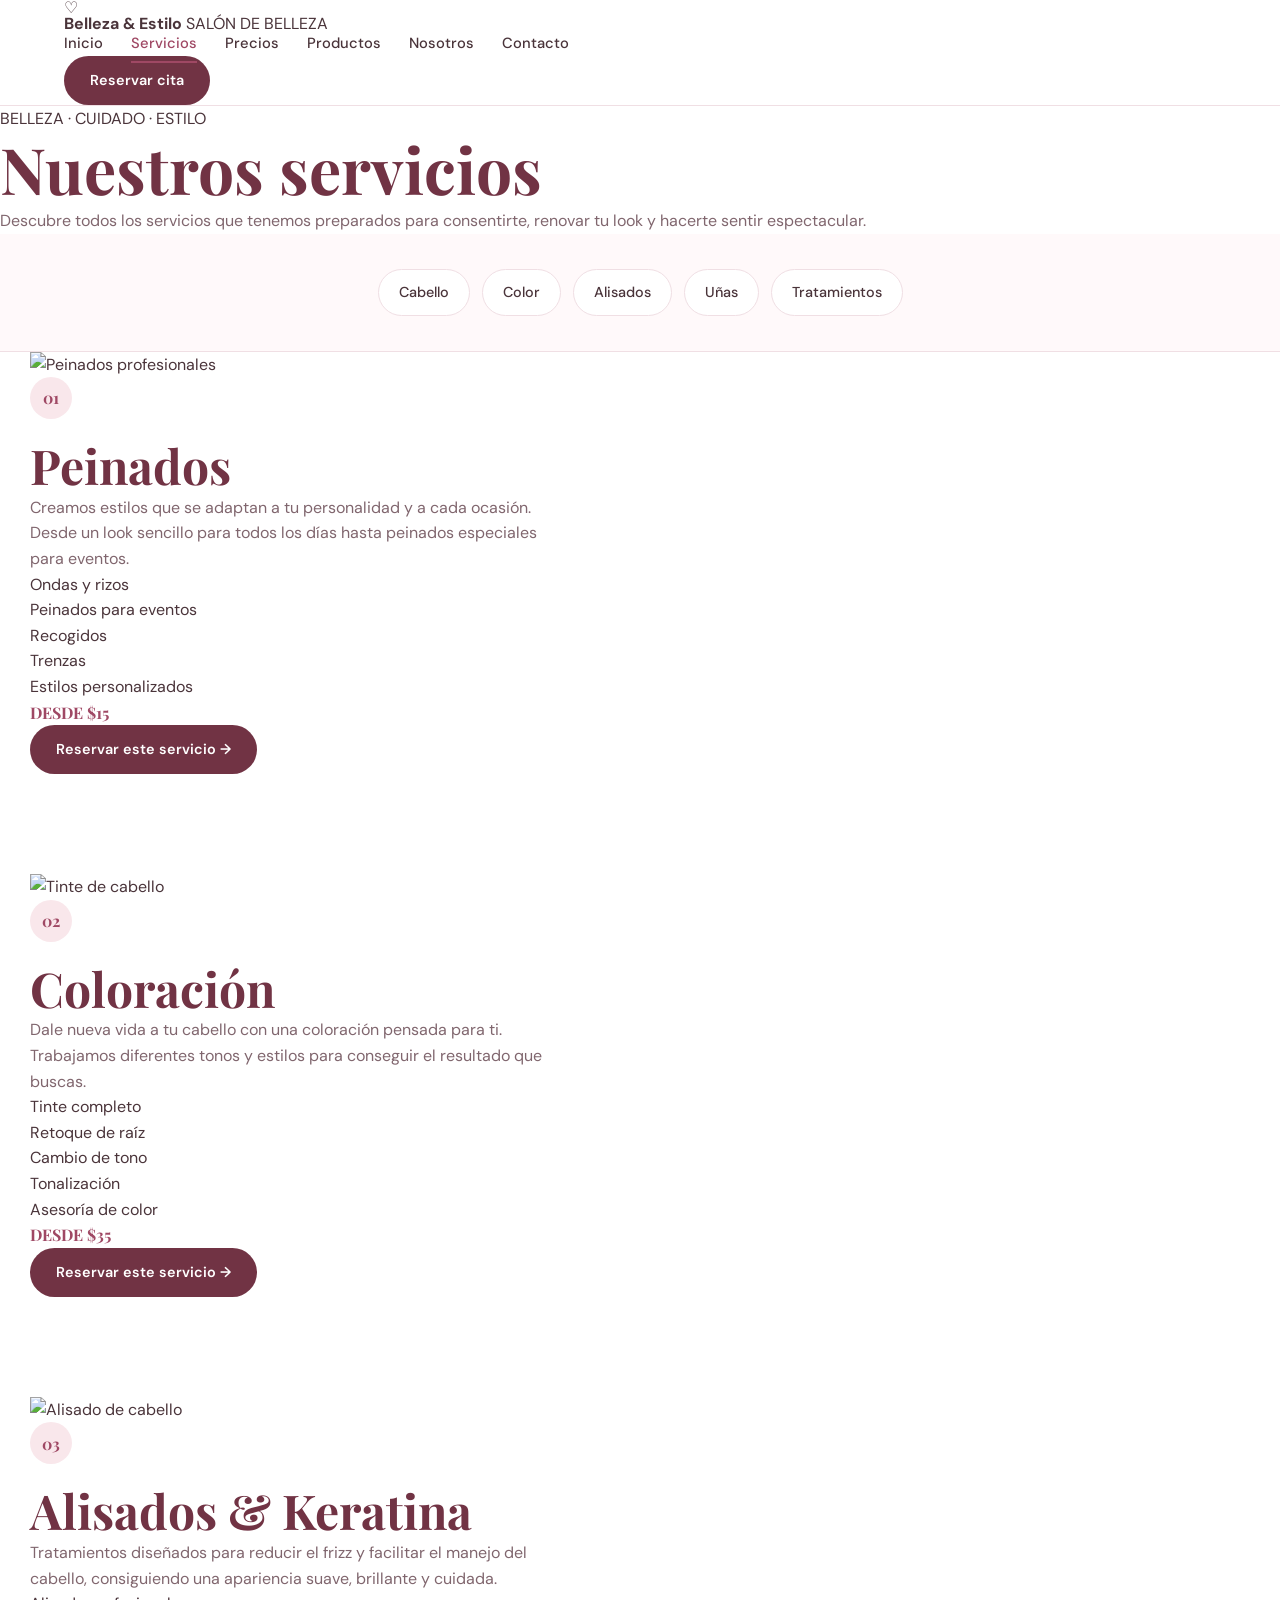
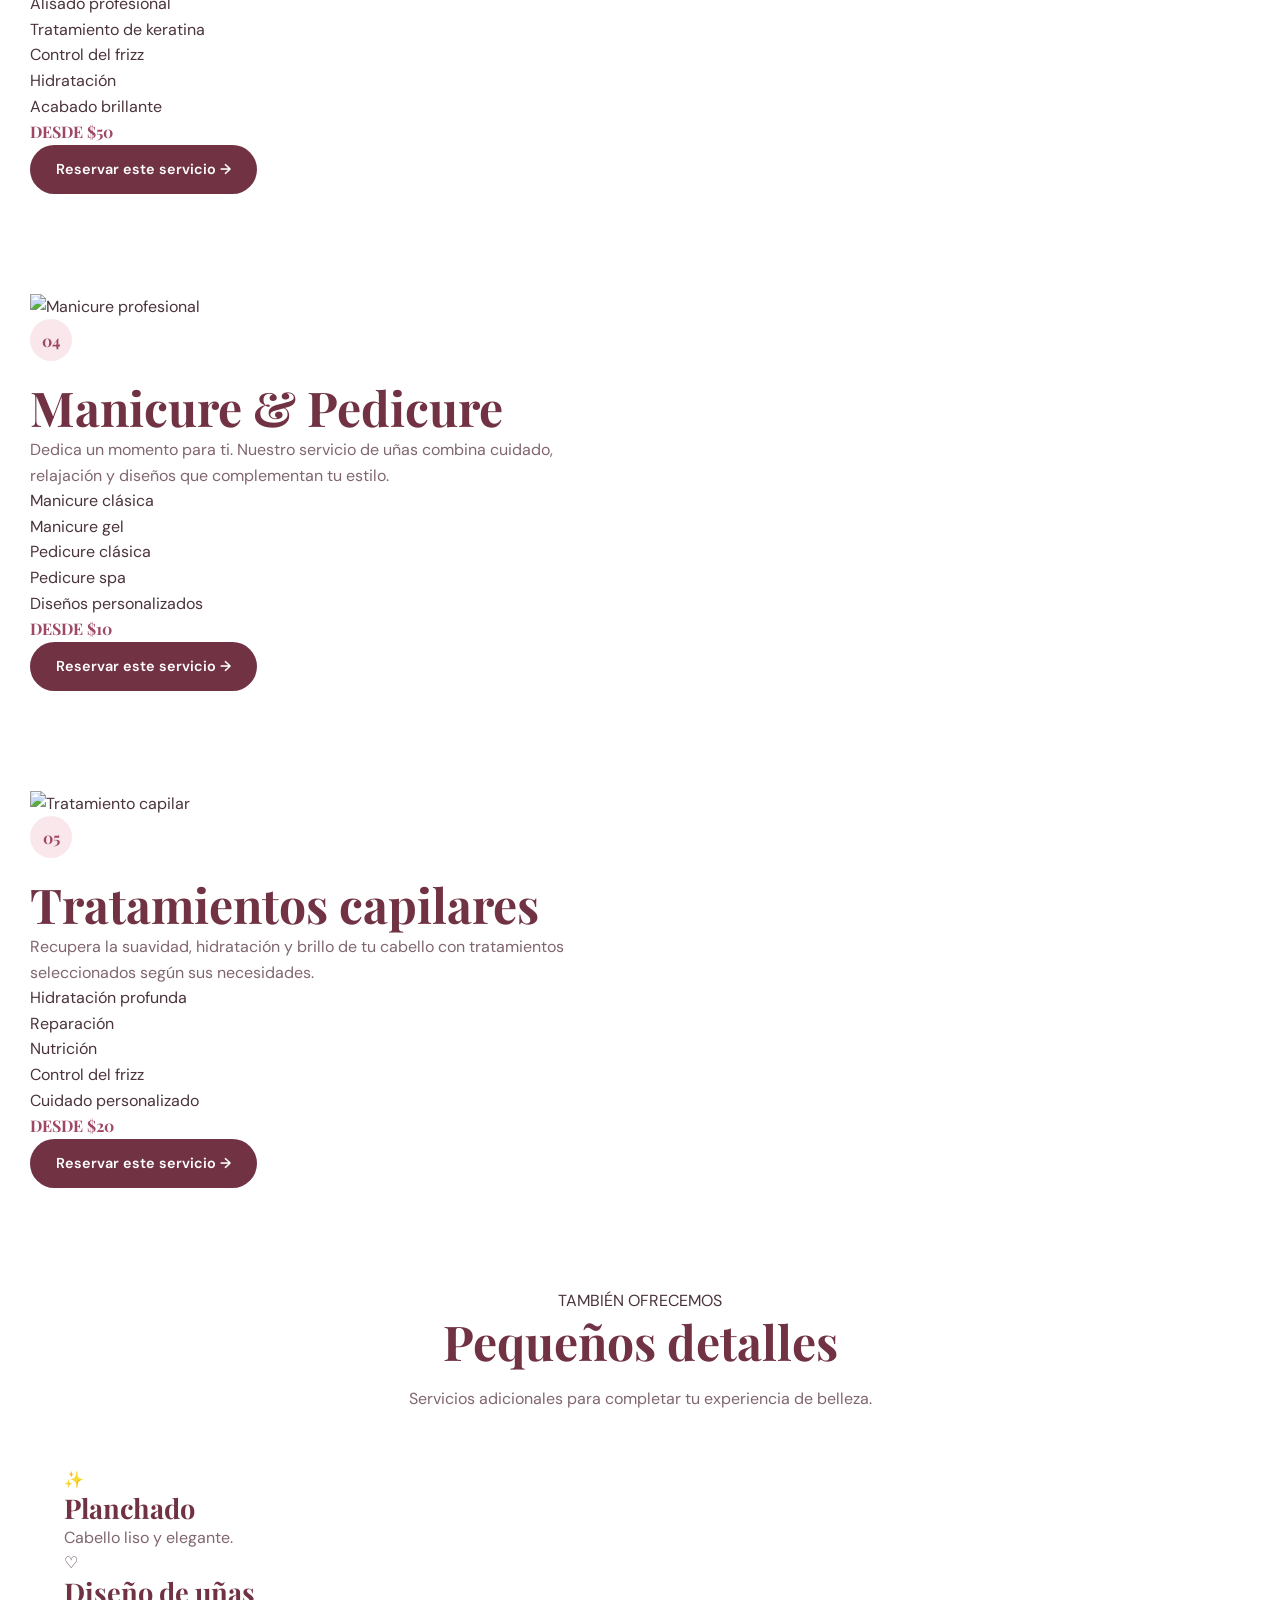
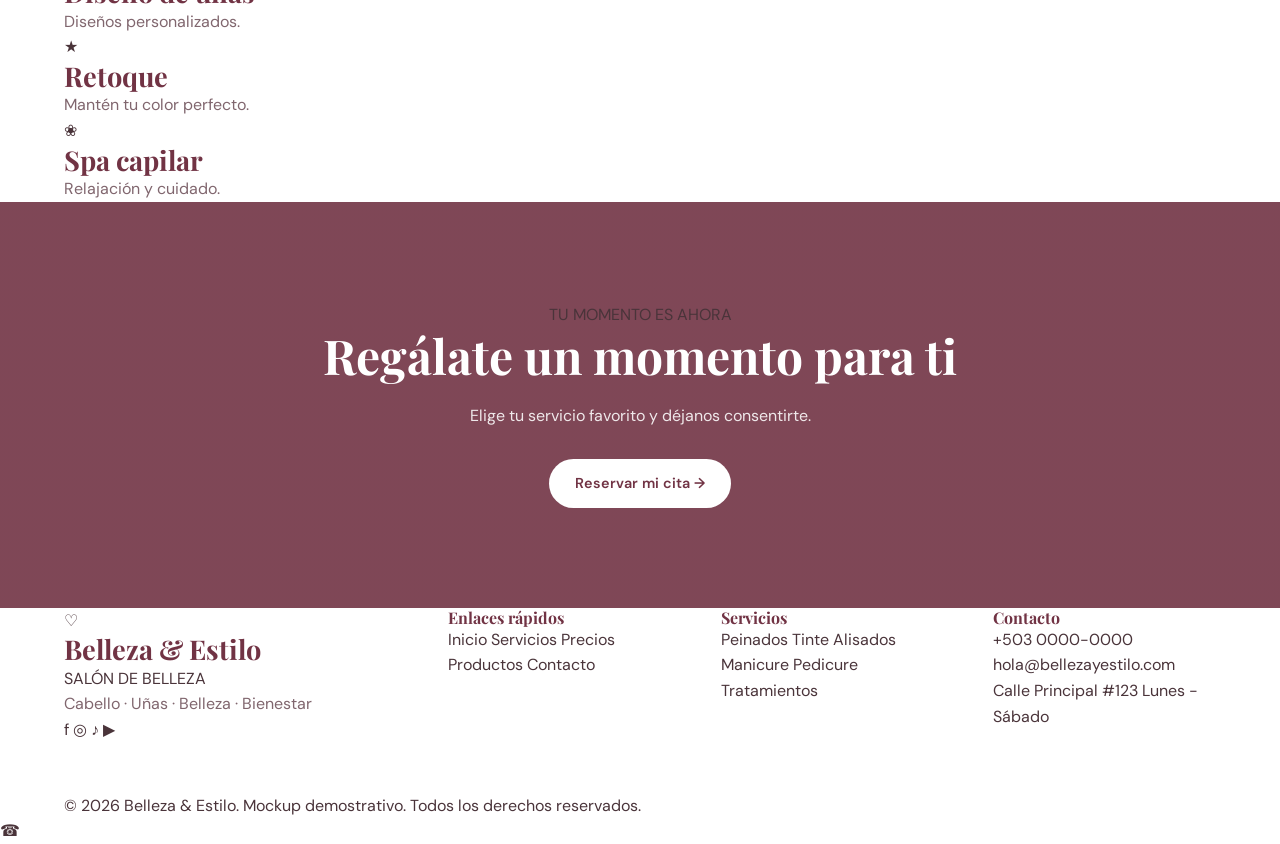
==== commit 6d344869: "css sobrescrito arreglado" ====
--- a/Servicios.html
+++ b/Servicios.html
@@ -15,7 +15,7 @@
         content="Servicios de belleza, cabello y uñas."
     >
 
-    <title>Servicios | Belleza & Estilo</title>
+    <title>Servicios | Belleza & Estiloo</title>
 
 
     <!-- GOOGLE FONTS -->
@@ -41,568 +41,6 @@
         href="servicio.css"
     >
 
-    <style>
-
-        /* =================================================
-           ESTILOS ESPECÍFICOS DE SERVICIOS
-        ================================================= */
-
-        .page-hero {
-
-            min-height: 430px;
-
-            display: flex;
-
-            align-items: center;
-
-            justify-content: center;
-
-            text-align: center;
-
-            background:
-                linear-gradient(
-                    135deg,
-                    #f8dfe5,
-                    #eab4c1
-                );
-
-            padding: 80px 20px;
-
-        }
-
-
-        .page-hero-content {
-
-            max-width: 750px;
-
-        }
-
-
-        .page-hero .eyebrow {
-
-            display: block;
-
-            margin-bottom: 15px;
-
-        }
-
-
-        .page-hero h1 {
-
-            font-family:
-                "Playfair Display",
-                serif;
-
-            font-size:
-                clamp(45px, 7vw, 72px);
-
-            line-height: 1.05;
-
-            color: var(--vino);
-
-            margin-bottom: 20px;
-
-        }
-
-
-        .page-hero p {
-
-            max-width: 600px;
-
-            margin: 0 auto;
-
-            color: #704f58;
-
-            font-size: 16px;
-
-        }
-
-
-        /* CATEGORÍAS */
-
-        .service-categories {
-
-            background: white;
-
-            padding: 35px 0;
-
-            border-bottom:
-                1px solid var(--borde);
-
-        }
-
-
-        .category-list {
-
-            display: flex;
-
-            justify-content: center;
-
-            align-items: center;
-
-            flex-wrap: wrap;
-
-            gap: 12px;
-
-        }
-
-
-        .category-list a {
-
-            padding:
-                10px 20px;
-
-            border-radius: 50px;
-
-            border:
-                1px solid var(--borde);
-
-            color: var(--vino);
-
-            background:
-                var(--crema);
-
-            font-size: 13px;
-
-            font-weight: 600;
-
-            transition: .25s;
-
-        }
-
-
-        .category-list a:hover {
-
-            background:
-                var(--rosa-oscuro);
-
-            color: white;
-
-        }
-
-
-        /* SERVICIO DETALLADO */
-
-        .service-detail {
-
-            padding: 90px 0;
-
-            background: white;
-
-        }
-
-
-        .service-detail:nth-child(even) {
-
-            background:
-                #fff7f9;
-
-        }
-
-
-        .service-detail-grid {
-
-            display: grid;
-
-            grid-template-columns:
-                1fr 1fr;
-
-            gap: 65px;
-
-            align-items: center;
-
-        }
-
-
-        .service-detail:nth-child(even)
-        .service-detail-image {
-
-            order: 2;
-
-        }
-
-
-        .service-detail-image {
-
-            height: 500px;
-
-            overflow: hidden;
-
-            border-radius: 25px;
-
-            box-shadow:
-                0 15px 40px
-                rgba(126, 68, 84, .12);
-
-        }
-
-
-        .service-detail-image img {
-
-            width: 100%;
-
-            height: 100%;
-
-            object-fit: cover;
-
-            transition: .5s;
-
-        }
-
-
-        .service-detail-image:hover img {
-
-            transform: scale(1.04);
-
-        }
-
-
-        .service-number {
-
-            font-family:
-                "Allura",
-                cursive;
-
-            font-size: 40px;
-
-            color: var(--rosa);
-
-            margin-bottom: 5px;
-
-        }
-
-
-        .service-detail-content h2 {
-
-            font-family:
-                "Playfair Display",
-                serif;
-
-            color: var(--vino);
-
-            font-size: 45px;
-
-            line-height: 1.1;
-
-            margin-bottom: 18px;
-
-        }
-
-
-        .service-detail-content > p {
-
-            color: var(--texto-suave);
-
-            font-size: 15px;
-
-            line-height: 1.8;
-
-            margin-bottom: 25px;
-
-        }
-
-
-        .service-features {
-
-            list-style: none;
-
-            margin-bottom: 30px;
-
-        }
-
-
-        .service-features li {
-
-            display: flex;
-
-            align-items: center;
-
-            gap: 10px;
-
-            color: var(--texto);
-
-            font-size: 14px;
-
-            margin-bottom: 11px;
-
-        }
-
-
-        .service-features li::before {
-
-            content: "✓";
-
-            width: 22px;
-
-            height: 22px;
-
-            display: grid;
-
-            place-items: center;
-
-            border-radius: 50%;
-
-            background:
-                var(--rosa-claro);
-
-            color:
-                var(--rosa-oscuro);
-
-            font-size: 11px;
-
-            font-weight: bold;
-
-        }
-
-
-        .service-price {
-
-            display: flex;
-
-            align-items: center;
-
-            gap: 20px;
-
-            margin-bottom: 25px;
-
-        }
-
-
-        .service-price span {
-
-            color:
-                var(--texto-suave);
-
-            font-size: 12px;
-
-        }
-
-
-        .service-price strong {
-
-            font-family:
-                "Playfair Display",
-                serif;
-
-            color:
-                var(--rosa-oscuro);
-
-            font-size: 28px;
-
-        }
-
-
-        /* MINI SERVICIOS */
-
-        .mini-services {
-
-            background:
-                var(--rosa-claro);
-
-            padding: 80px 0;
-
-        }
-
-
-        .mini-services-grid {
-
-            display: grid;
-
-            grid-template-columns:
-                repeat(4, 1fr);
-
-            gap: 20px;
-
-        }
-
-
-        .mini-service {
-
-            background: white;
-
-            padding: 30px 20px;
-
-            text-align: center;
-
-            border-radius: 18px;
-
-            border:
-                1px solid var(--borde);
-
-        }
-
-
-        .mini-service-icon {
-
-            width: 60px;
-
-            height: 60px;
-
-            display: grid;
-
-            place-items: center;
-
-            margin:
-                0 auto 15px;
-
-            border-radius: 50%;
-
-            background:
-                var(--rosa-claro);
-
-            color:
-                var(--rosa-oscuro);
-
-            font-size: 25px;
-
-        }
-
-
-        .mini-service h3 {
-
-            font-family:
-                "Playfair Display",
-                serif;
-
-            color: var(--vino);
-
-            margin-bottom: 7px;
-
-        }
-
-
-        .mini-service p {
-
-            font-size: 12px;
-
-            color:
-                var(--texto-suave);
-
-        }
-
-
-        /* CTA */
-
-        .services-cta {
-
-            padding: 100px 20px;
-
-            text-align: center;
-
-            background:
-                linear-gradient(
-                    135deg,
-                    #f4d2da,
-                    #e9b3bf
-                );
-
-        }
-
-
-        .services-cta h2 {
-
-            font-family:
-                "Playfair Display",
-                serif;
-
-            color:
-                var(--vino);
-
-            font-size:
-                clamp(38px, 5vw, 55px);
-
-            margin-bottom: 12px;
-
-        }
-
-
-        .services-cta p {
-
-            color:
-                #76535d;
-
-            margin-bottom: 25px;
-
-        }
-
-
-        /* RESPONSIVE */
-
-        @media (max-width: 850px) {
-
-            .service-detail-grid {
-
-                grid-template-columns: 1fr;
-
-                gap: 35px;
-
-            }
-
-
-            .service-detail:nth-child(even)
-            .service-detail-image {
-
-                order: 0;
-
-            }
-
-
-            .service-detail-image {
-
-                height: 400px;
-
-            }
-
-
-            .mini-services-grid {
-
-                grid-template-columns:
-                    repeat(2, 1fr);
-
-            }
-
-        }
-
-
-        @media (max-width: 550px) {
-
-            .page-hero {
-
-                min-height: 360px;
-
-            }
-
-
-            .service-detail {
-
-                padding: 65px 0;
-
-            }
-
-
-            .service-detail-content h2 {
-
-                font-size: 37px;
-
-            }
-
-
-            .service-detail-image {
-
-                height: 330px;
-
-            }
-
-
-            .mini-services-grid {
-
-                grid-template-columns: 1fr;
-
-            }
-
-        }
-
-    </style>
 
 </head>
 
